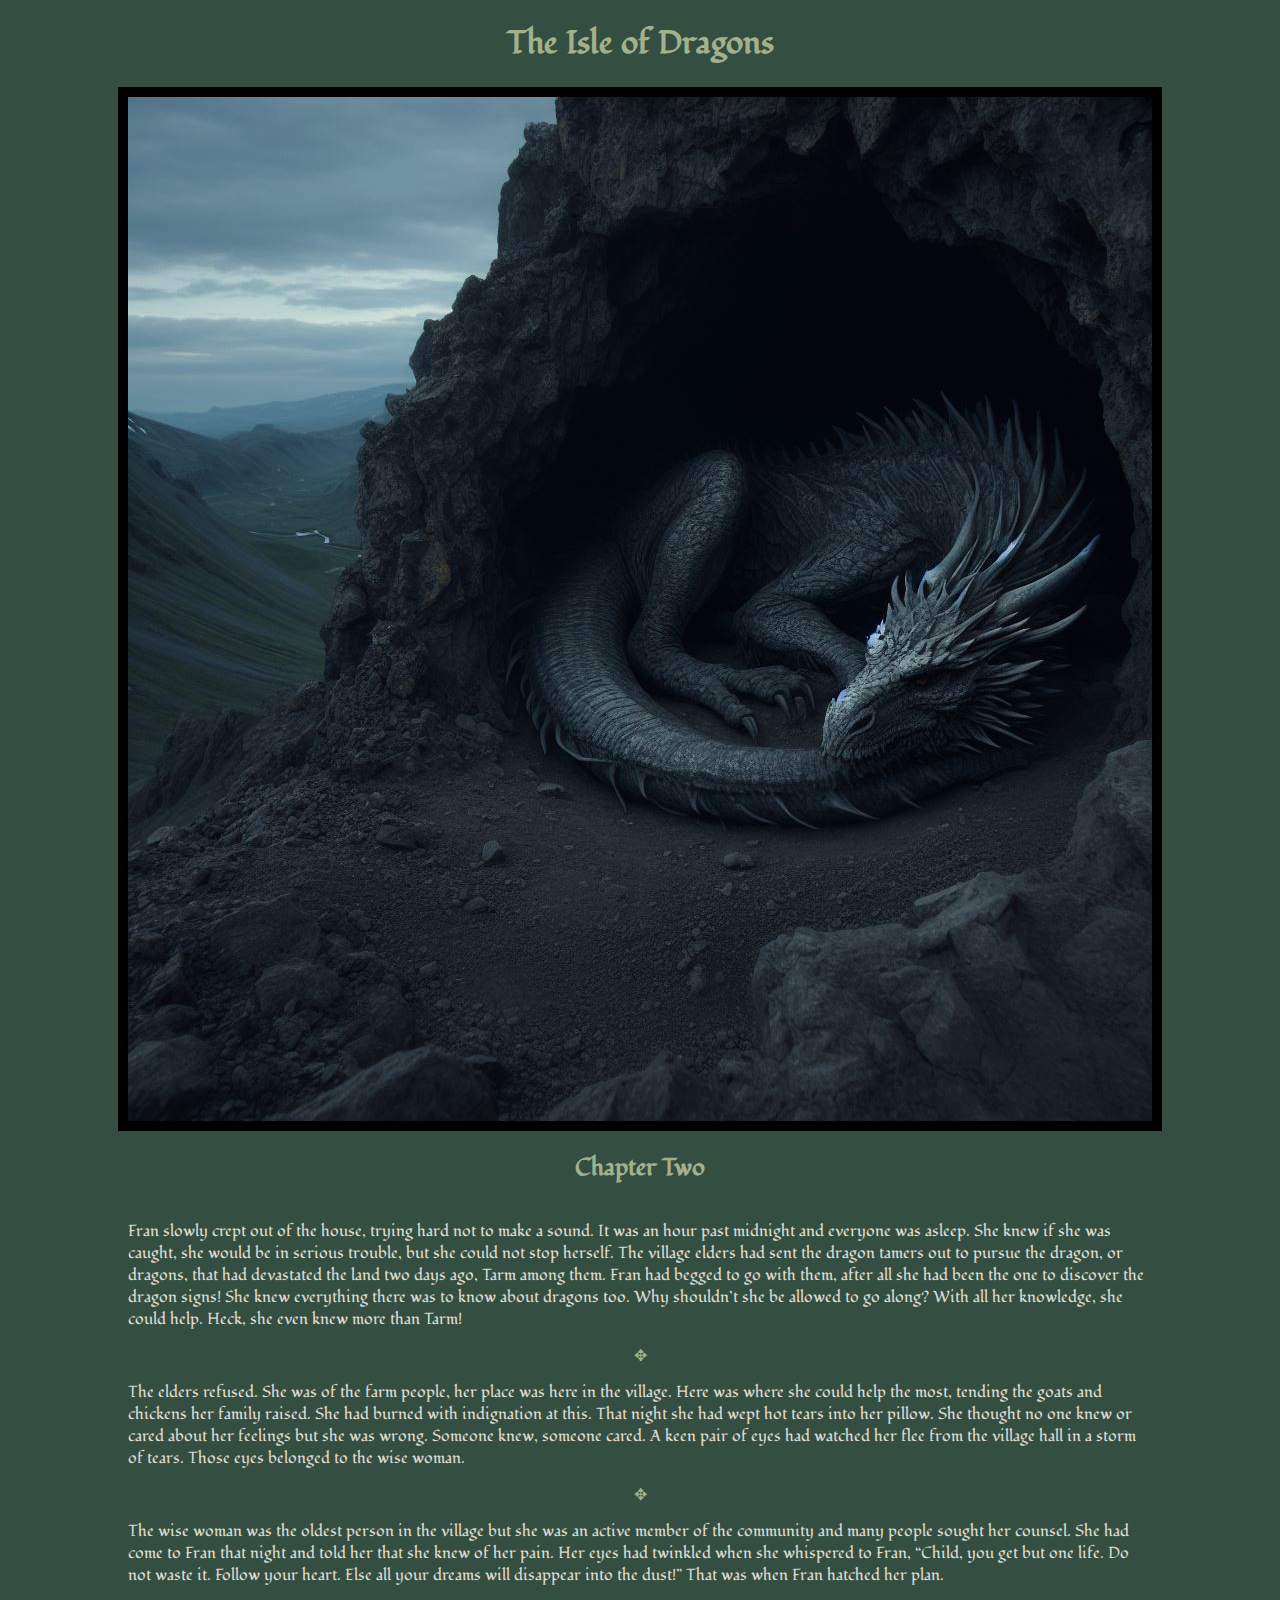
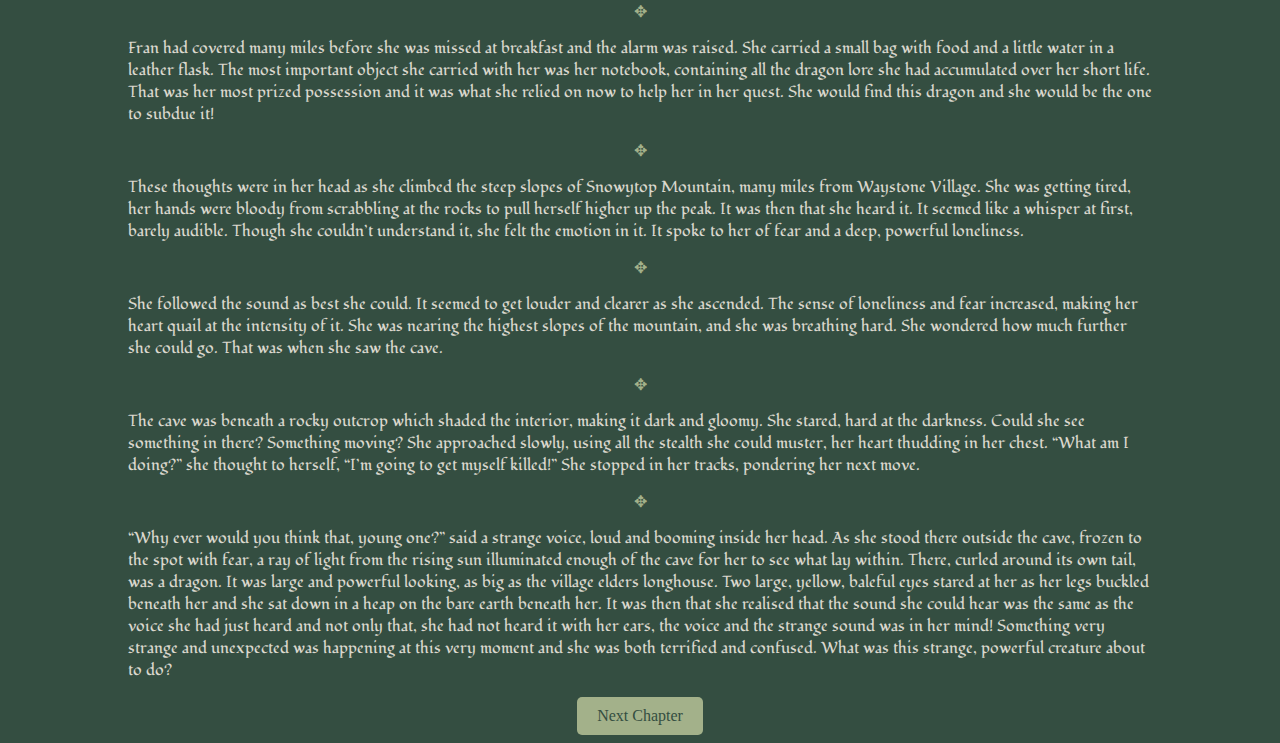
==== index2.html @ ea942dd3 "Chapter3" ====
<!DOCTYPE html>
<html lang="en">

<head>
    <meta charset="UTF-8">
    <meta name="viewport" content="width=device-width, initial-scale=1.0">
    <title>The Isle of Dragons</title>
    <link rel="stylesheet" href="app2.css">
    <link rel="preconnect" href="https://fonts.googleapis.com">
    <link rel="preconnect" href="https://fonts.gstatic.com" crossorigin>
    <link href="https://fonts.googleapis.com/css2?family=Fondamento&display=swap" rel="stylesheet">
</head>

<body>
    <main>
        <h1>
            The Isle of Dragons
        </h1>
        <div>
            <img class="main_pic" src="images\Dragon_cave1.jpg" alt="Dragon in cave">
        </div>
        <section class="text_section">
            <div>
                <h2>Chapter Two</h2>
            </div>
            <div>

                <p>
                    Fran slowly crept out of the house, trying hard not to make a sound. It was an hour past midnight
                    and everyone was asleep. She knew if she was caught, she would be in serious trouble, but she could
                    not stop herself. The village elders had sent the dragon tamers out to pursue the dragon, or
                    dragons, that had devastated the land two days ago, Tarm among them. Fran had begged to go with
                    them, after all she had been the one to discover the dragon signs! She knew everything there was to
                    know about dragons too. Why shouldn’t she be allowed to go along? With all her knowledge, she could
                    help. Heck, she even knew more than Tarm!
                </p>
            </div>
            <div>
                <span class="star_separator">&#10021;</span>
            </div>
            <div>
                <p>
                    The elders refused. She was of the farm people, her place was here in the village. Here was where
                    she could help the most, tending the goats and chickens her family raised. She had burned with
                    indignation at this. That night she had wept hot tears into her pillow. She thought no one knew or
                    cared about her feelings but she was wrong. Someone knew, someone cared. A keen pair of eyes had
                    watched her flee from the village hall in a storm of tears. Those eyes belonged to the wise woman.
                </p>
            </div>
            <div>
                <span class="star_separator">&#10021;</span>
            </div>
            <div>
                <p>
                    The wise woman was the oldest person in the village but she was an active member of the community
                    and many people sought her counsel. She had come to Fran that night and told her that she knew of
                    her pain. Her eyes had twinkled when she whispered to Fran, “Child, you get but one life. Do not
                    waste it. Follow your heart. Else all your dreams will disappear into the dust!” That was when Fran
                    hatched her plan.
                </p>
            </div>
            <div>
                <span class="star_separator">&#10021;</span>
            </div>
            <div>
                <p>
                    Fran had covered many miles before she was missed at breakfast and the alarm was raised. She carried
                    a small bag with food and a little water in a leather flask. The most important object she carried
                    with her was her notebook, containing all the dragon lore she had accumulated over her short life.
                    That was her most prized possession and it was what she relied on now to help her in her quest. She
                    would find this dragon and she would be the one to subdue it!
                </p>
            </div>
            <div>
                <span class="star_separator">&#10021;</span>
            </div>
            <div>
                <p>
                    These thoughts were in her head as she climbed the steep slopes of Snowytop Mountain, many miles
                    from Waystone Village. She was getting tired, her hands were bloody from scrabbling at the rocks to
                    pull herself higher up the peak. It was then that she heard it. It seemed like a whisper at first,
                    barely audible. Though she couldn’t understand it, she felt the emotion in it. It spoke to her of
                    fear and a deep, powerful loneliness.
                </p>
            </div>
            <div>
                <span class="star_separator">&#10021;</span>
            </div>
            <div>
                <p>
                    She followed the sound as best she could. It seemed to get louder and clearer as she ascended. The
                    sense of loneliness and fear increased, making her heart quail at the intensity of it. She was
                    nearing the highest slopes of the mountain, and she was breathing hard. She wondered how much
                    further she could go. That was when she saw the cave.
                </p>
            </div>
            <div>
                <span class="star_separator">&#10021;</span>
            </div>
            <div>
                <p>
                    The cave was beneath a rocky outcrop which shaded the interior, making it dark and gloomy. She
                    stared, hard at the darkness. Could she see something in there? Something moving? She approached
                    slowly, using all the stealth she could muster, her heart thudding in her chest. “What am I doing?”
                    she thought to herself, “I’m going to get myself killed!” She stopped in her tracks, pondering her
                    next move.
                </p>
            </div>
            <div>
                <span class="star_separator">&#10021;</span>
            </div>
            <div>
                <p>
                    “Why ever would you think that, young one?” said a strange voice, loud and booming inside her head.
                    As she stood there outside the cave, frozen to the spot with fear, a ray of light from the rising
                    sun illuminated enough of the cave for her to see what lay within. There, curled around its own
                    tail, was a dragon. It was large and powerful looking, as big as the village elders longhouse. Two
                    large, yellow, baleful eyes stared at her as her legs buckled beneath her and she sat down in a heap
                    on the bare earth beneath her. It was then that she realised that the sound she could hear was the
                    same as the voice she had just heard and not only that, she had not heard it with her ears, the
                    voice and the strange sound was in her mind! Something very strange and unexpected was happening at
                    this very moment and she was both terrified and confused. What was this strange, powerful creature
                    about to do?
                </p>
            </div>
            <div>
                <!--<span class="star_separator">&#10021;</span>-->
                <a href="index3.html"
                    style="background-color: #a3b18a; color: #344e41; padding: 10px 20px; border-radius: 5px; text-decoration: none; font-family: 'Goudy Old Style', serif;">Next
                    Chapter</a>
            </div>
        </section>
    </main>
</body>

</html>
---- app2.css ----
h1 {
    text-align: center;
    color: #a3b18a;
    font-family: 'Fondamento', cursive;
}

h2 {
    color: #a3b18a;
    font-family: 'Fondamento', cursive;

}

body {
    background-color: #344e41;
}

p {
    color: #dad7cd;
    max-width: 1024px;
    font-family: 'Fondamento', cursive;
}

div {
    display: flex;
    justify-content: center;
    /*width: 800px;*/
}

.main_pic {
    max-width: 100%;
    height: auto;
    border: 10px solid black;
}

.star_separator {
    color: #a3b18a;

}
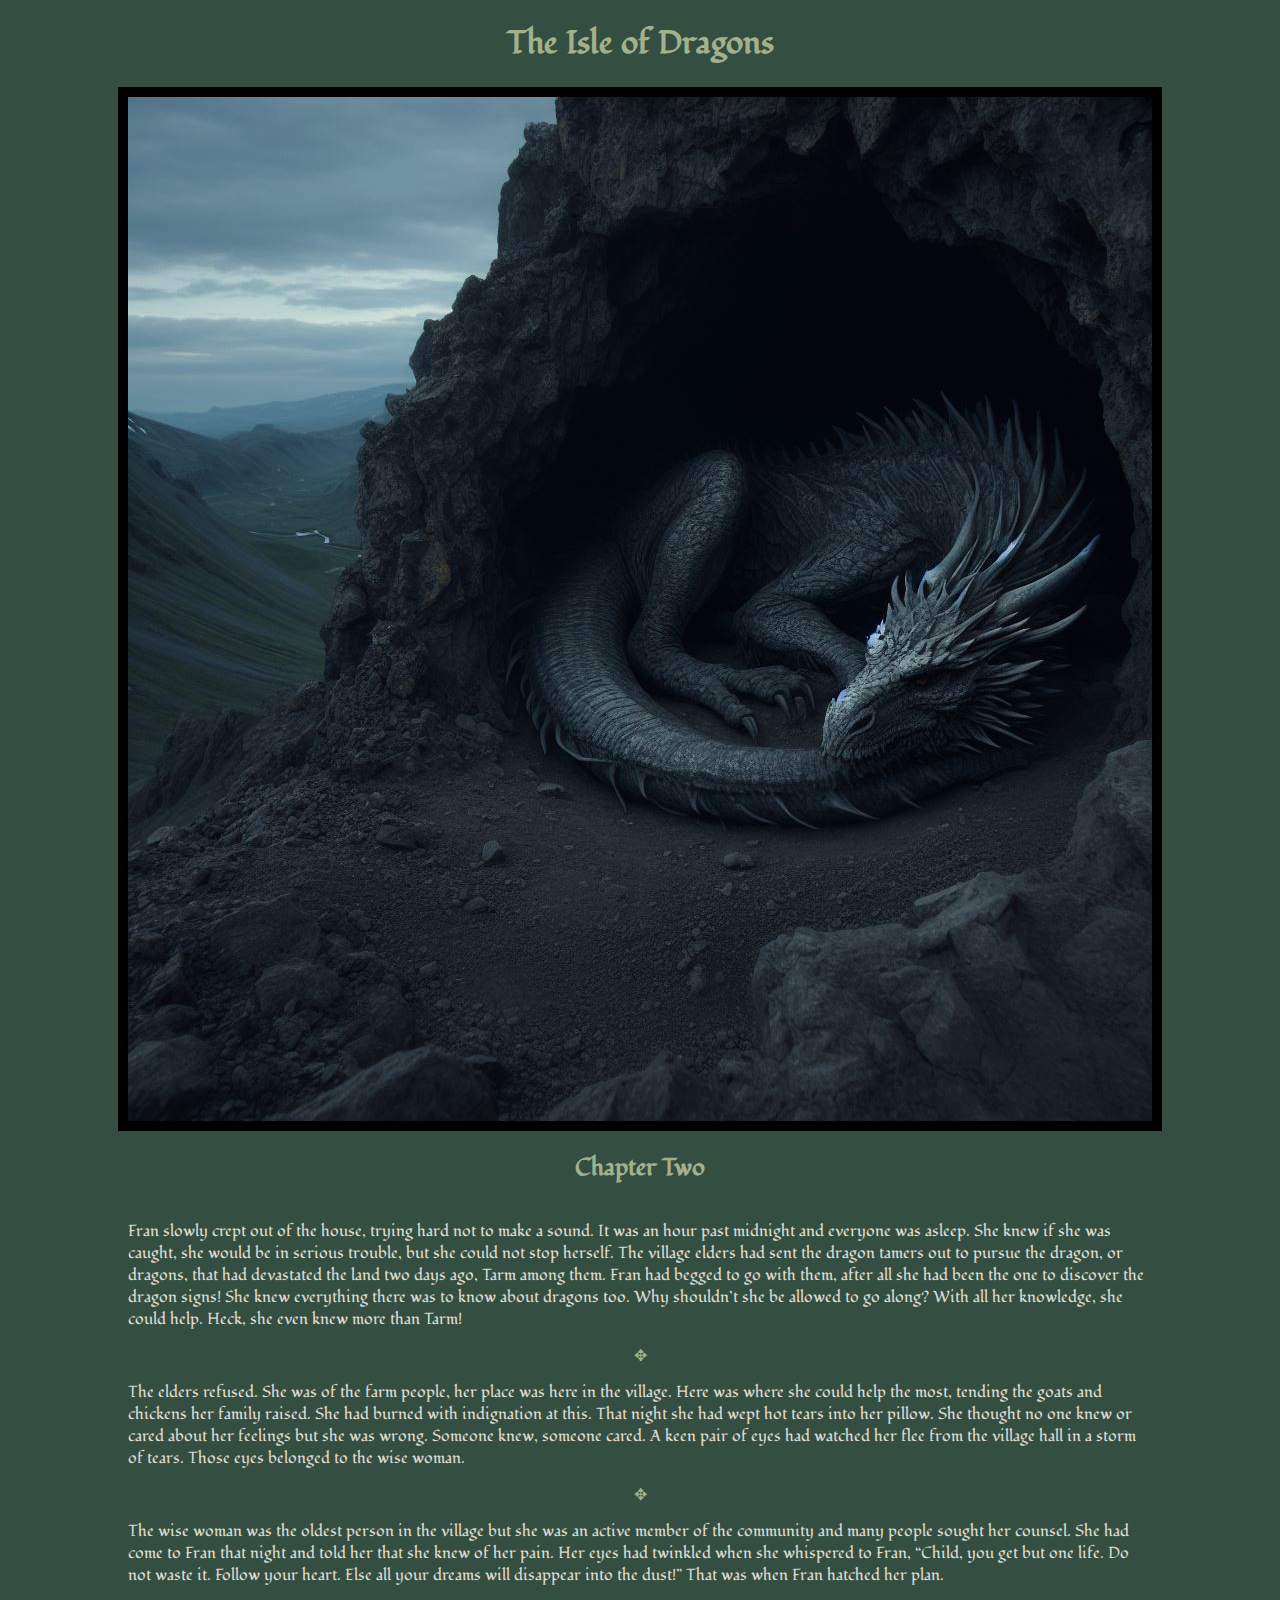
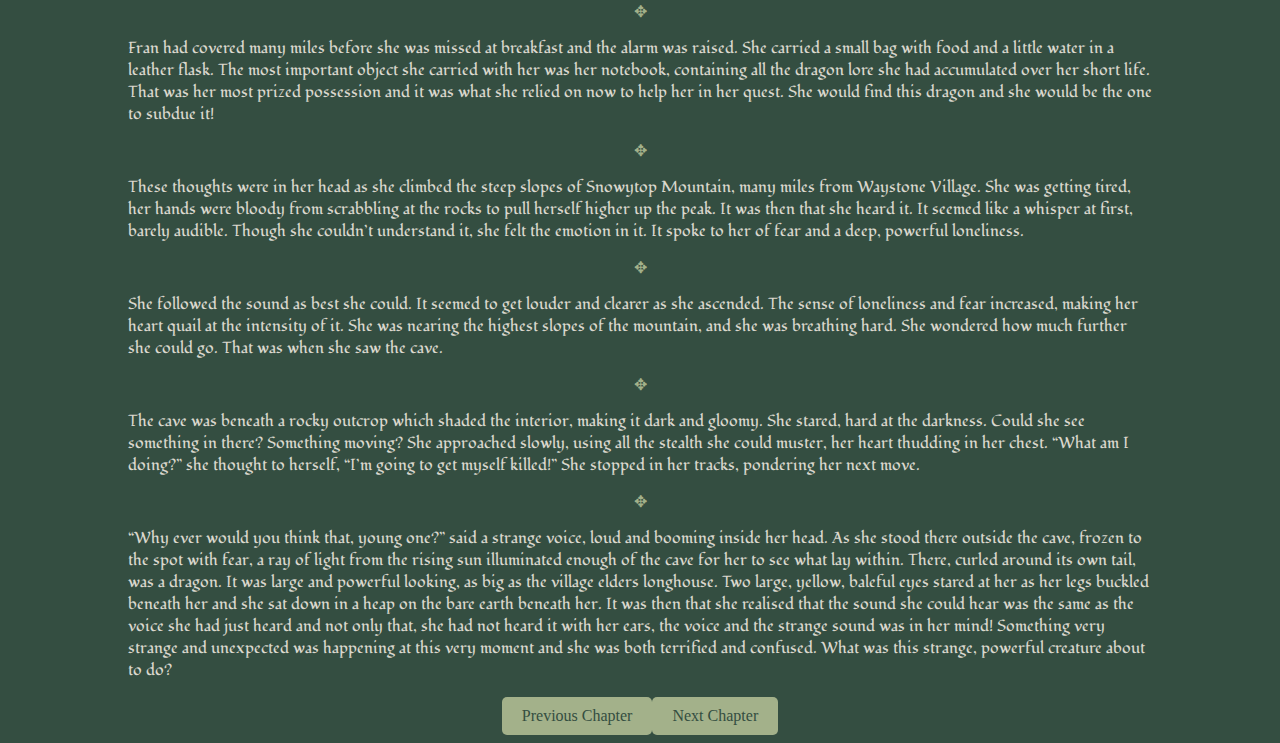
==== commit 4d8aa49a: "Previous chap button" ====
--- a/index2.html
+++ b/index2.html
@@ -125,6 +125,9 @@
             </div>
             <div>
                 <!--<span class="star_separator">&#10021;</span>-->
+                <a href="index.html"
+                    style="background-color: #a3b18a; color: #344e41; padding: 10px 20px; border-radius: 5px; text-decoration: none; font-family: 'Goudy Old Style', serif;">Previous
+                    Chapter</a>
                 <a href="index3.html"
                     style="background-color: #a3b18a; color: #344e41; padding: 10px 20px; border-radius: 5px; text-decoration: none; font-family: 'Goudy Old Style', serif;">Next
                     Chapter</a>
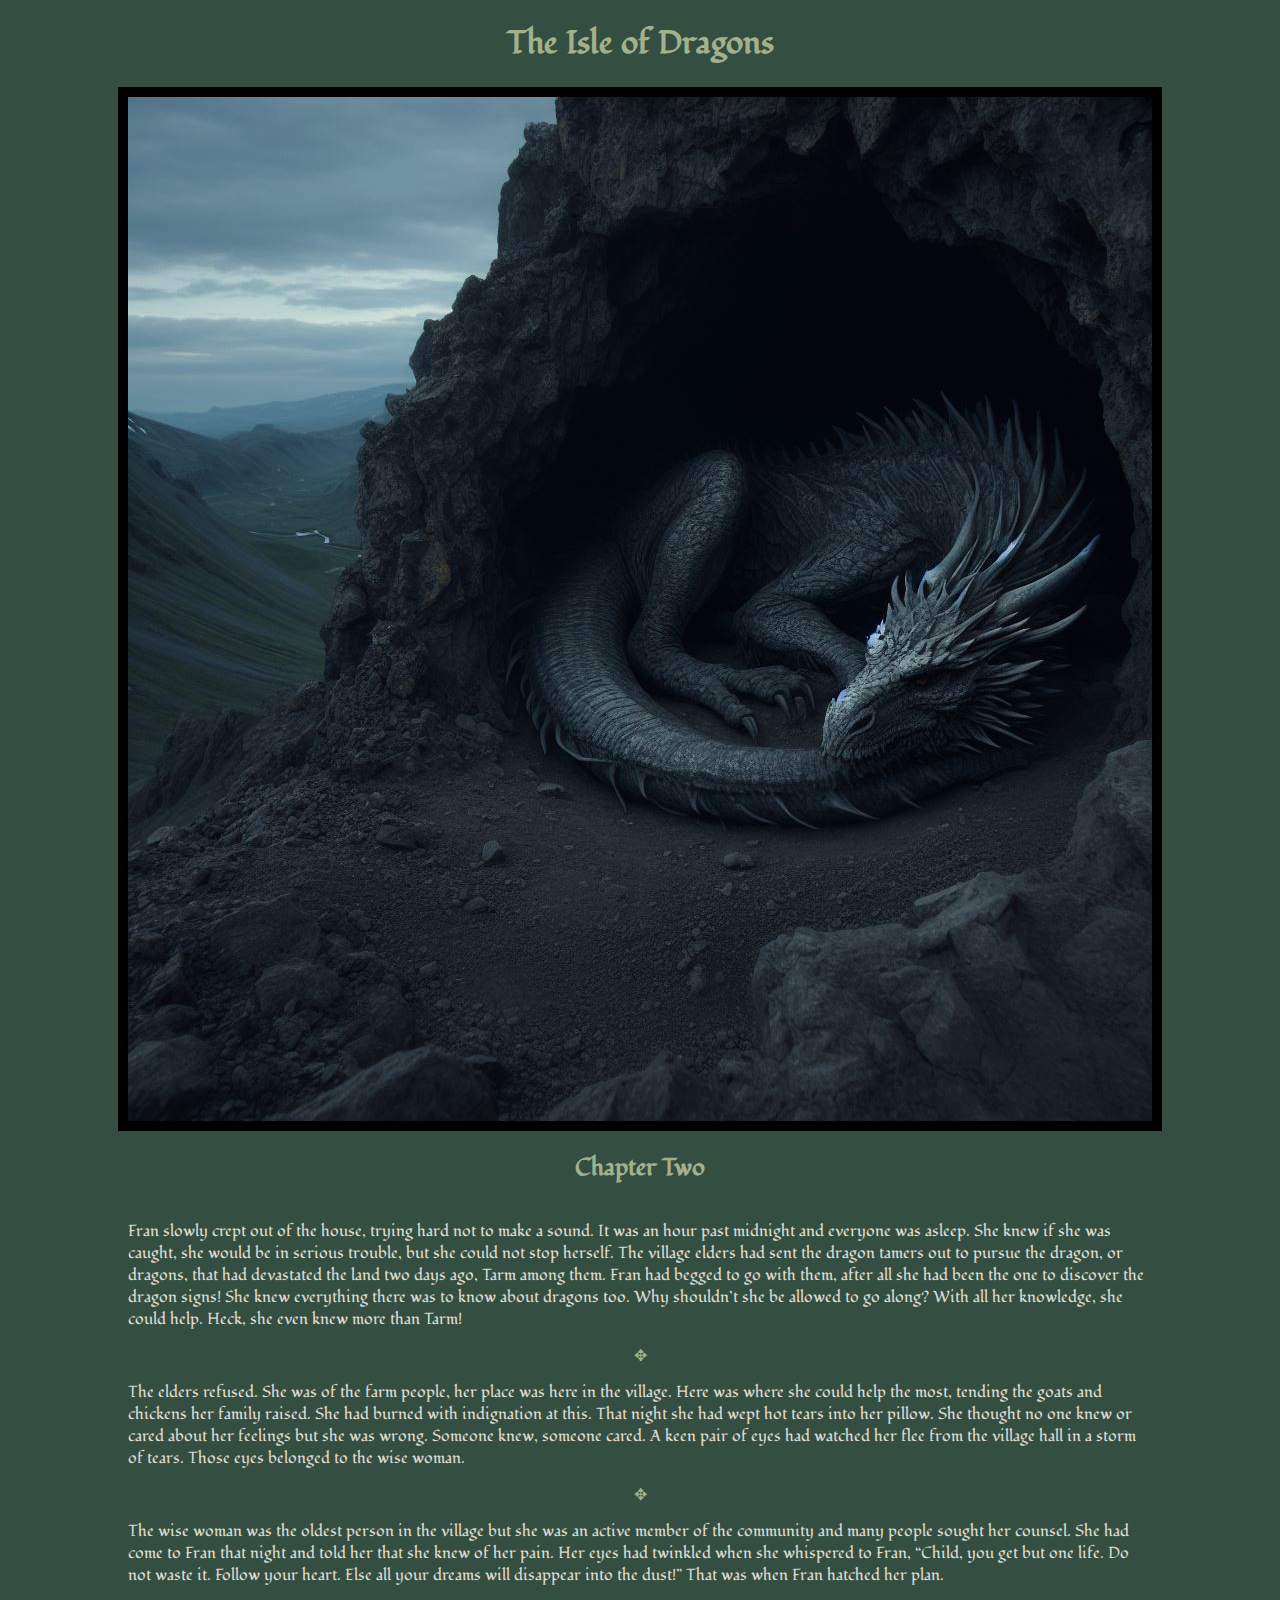
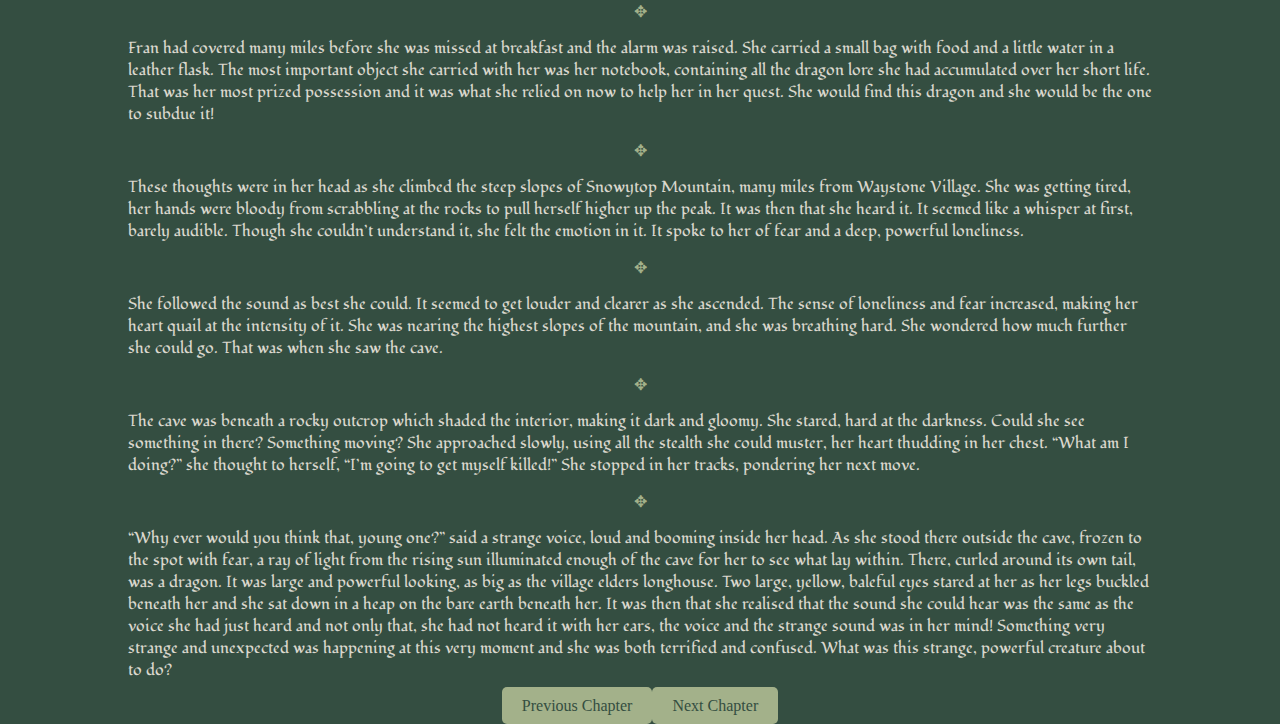
==== commit 916696db: "spans for padding" ====
--- a/index2.html
+++ b/index2.html
@@ -125,12 +125,16 @@
             </div>
             <div>
                 <!--<span class="star_separator">&#10021;</span>-->
-                <a href="index.html"
-                    style="background-color: #a3b18a; color: #344e41; padding: 10px 20px; border-radius: 5px; text-decoration: none; font-family: 'Goudy Old Style', serif;">Previous
-                    Chapter</a>
-                <a href="index3.html"
-                    style="background-color: #a3b18a; color: #344e41; padding: 10px 20px; border-radius: 5px; text-decoration: none; font-family: 'Goudy Old Style', serif;">Next
-                    Chapter</a>
+                <span>
+                    <a href="index.html"
+                        style="background-color: #a3b18a; color: #344e41; padding: 10px 20px; border-radius: 5px; text-decoration: none; font-family: 'Goudy Old Style', serif;">Previous
+                        Chapter</a>
+                </span>
+                <span>
+                    <a href="index3.html"
+                        style="background-color: #a3b18a; color: #344e41; padding: 10px 20px; border-radius: 5px; text-decoration: none; font-family: 'Goudy Old Style', serif;">Next
+                        Chapter</a>
+                </span>
             </div>
         </section>
     </main>
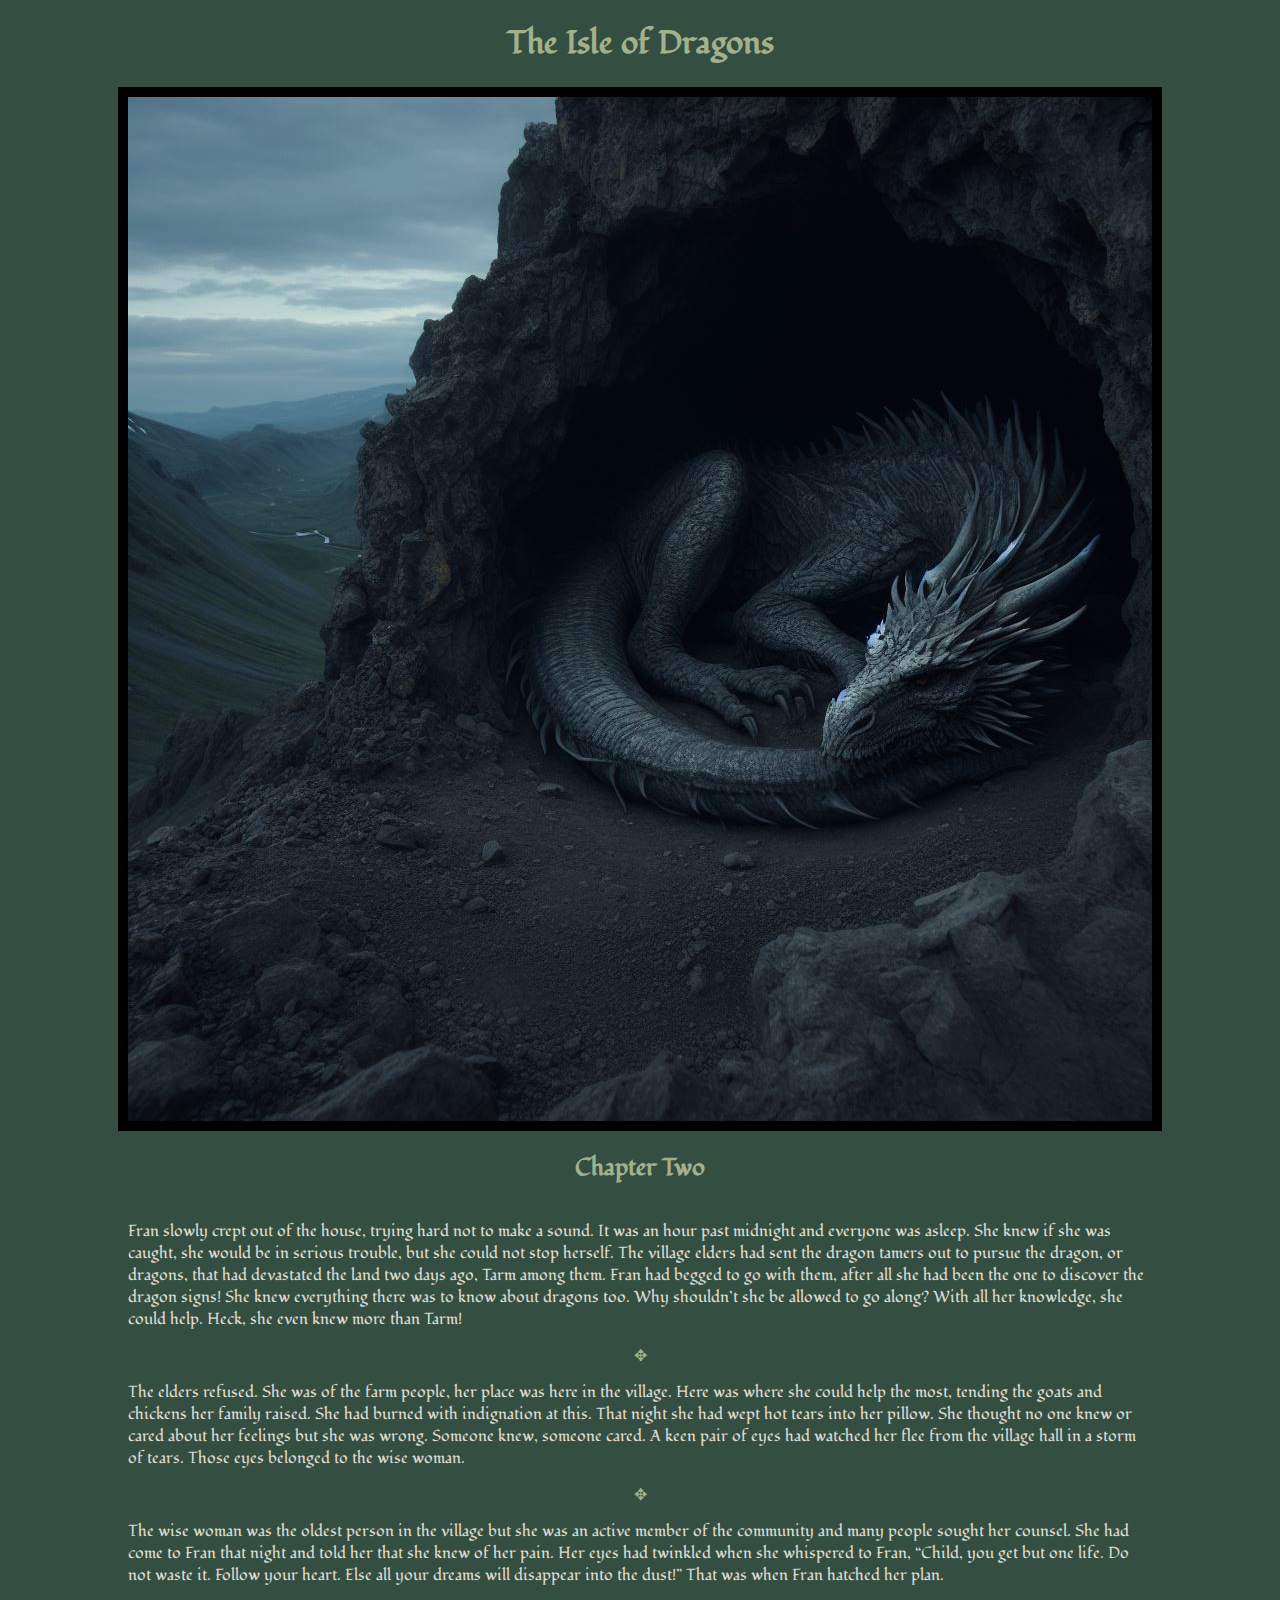
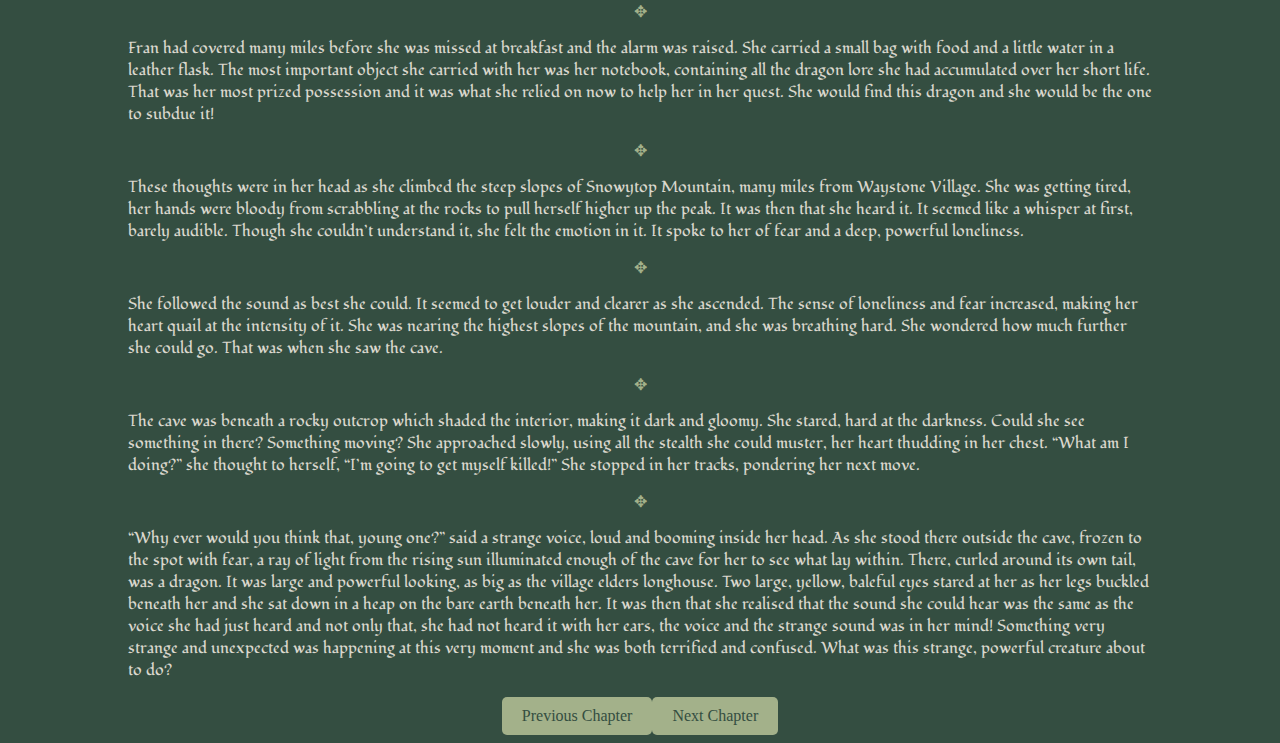
==== commit 58d32f81: "divs instead" ====
--- a/index2.html
+++ b/index2.html
@@ -125,16 +125,16 @@
             </div>
             <div>
                 <!--<span class="star_separator">&#10021;</span>-->
-                <span>
+                <div>
                     <a href="index.html"
                         style="background-color: #a3b18a; color: #344e41; padding: 10px 20px; border-radius: 5px; text-decoration: none; font-family: 'Goudy Old Style', serif;">Previous
                         Chapter</a>
-                </span>
-                <span>
+                </div>
+                <div>
                     <a href="index3.html"
                         style="background-color: #a3b18a; color: #344e41; padding: 10px 20px; border-radius: 5px; text-decoration: none; font-family: 'Goudy Old Style', serif;">Next
                         Chapter</a>
-                </span>
+                </div>
             </div>
         </section>
     </main>
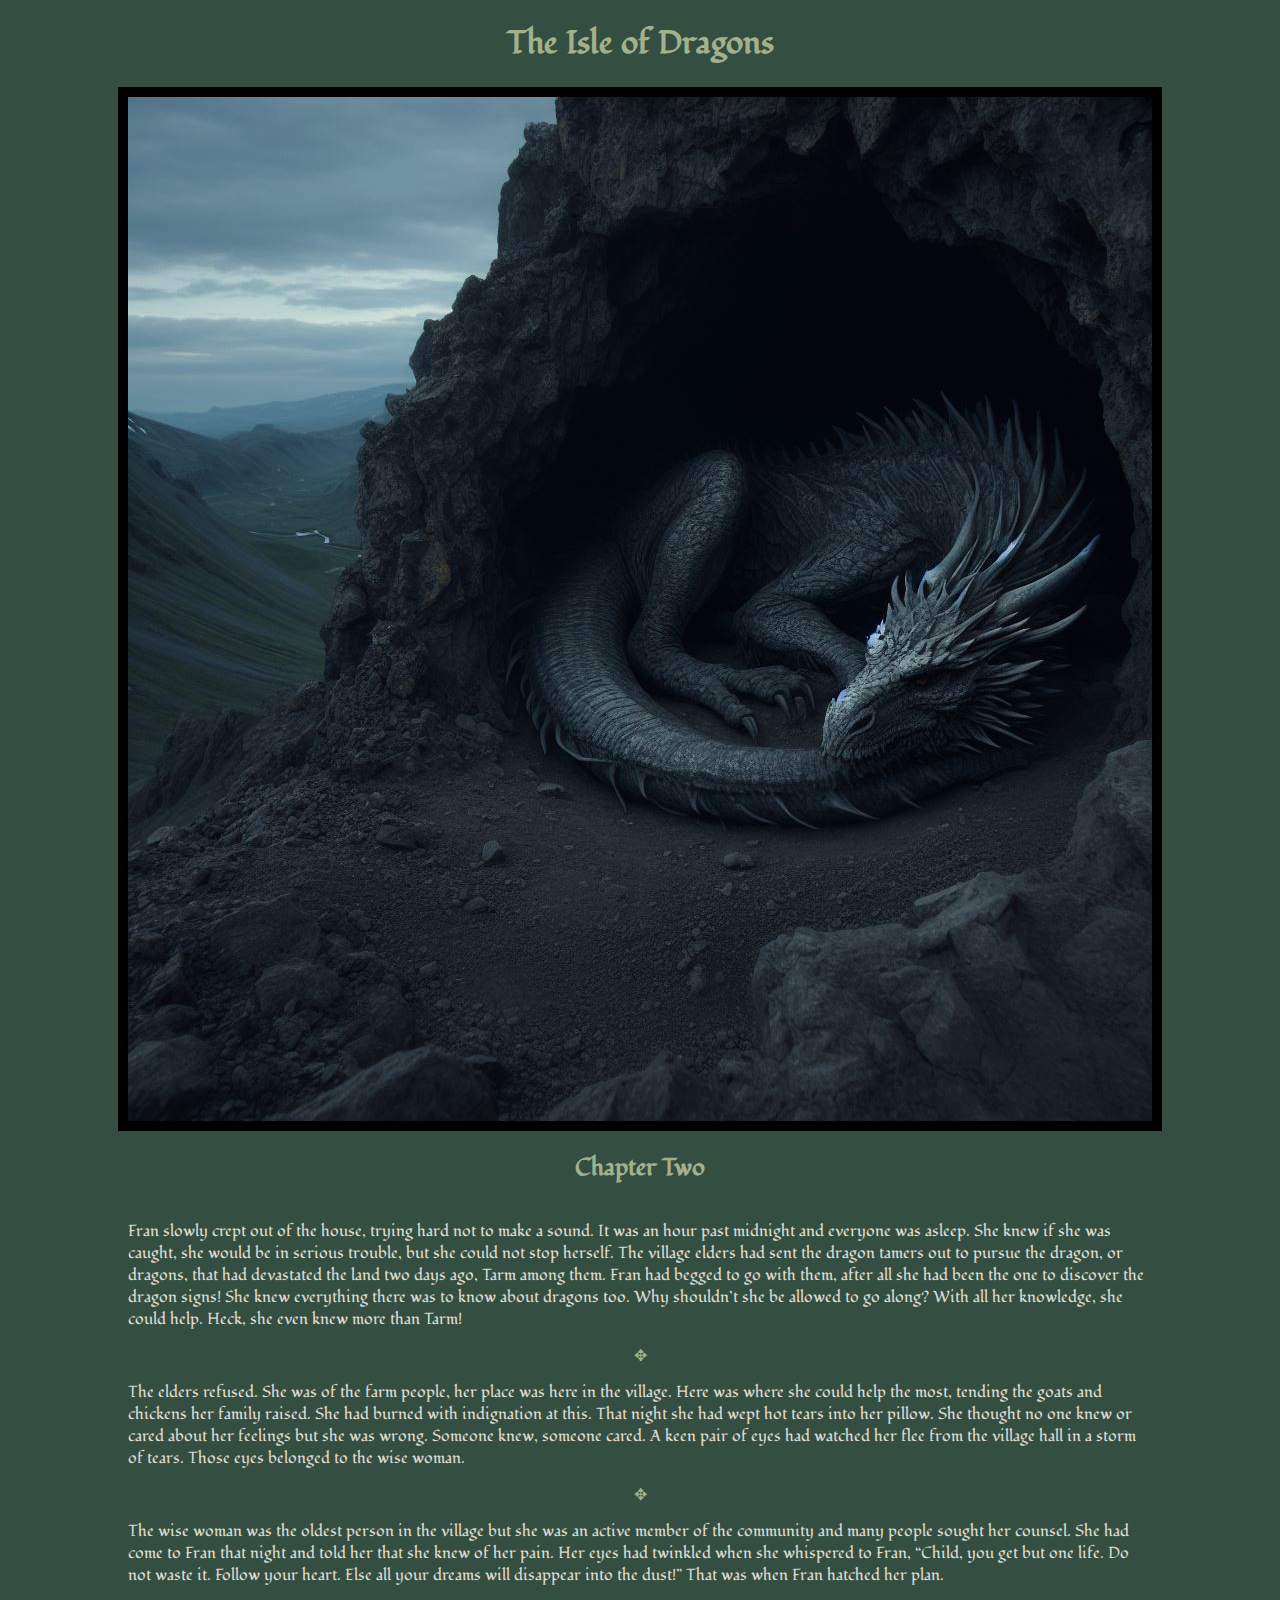
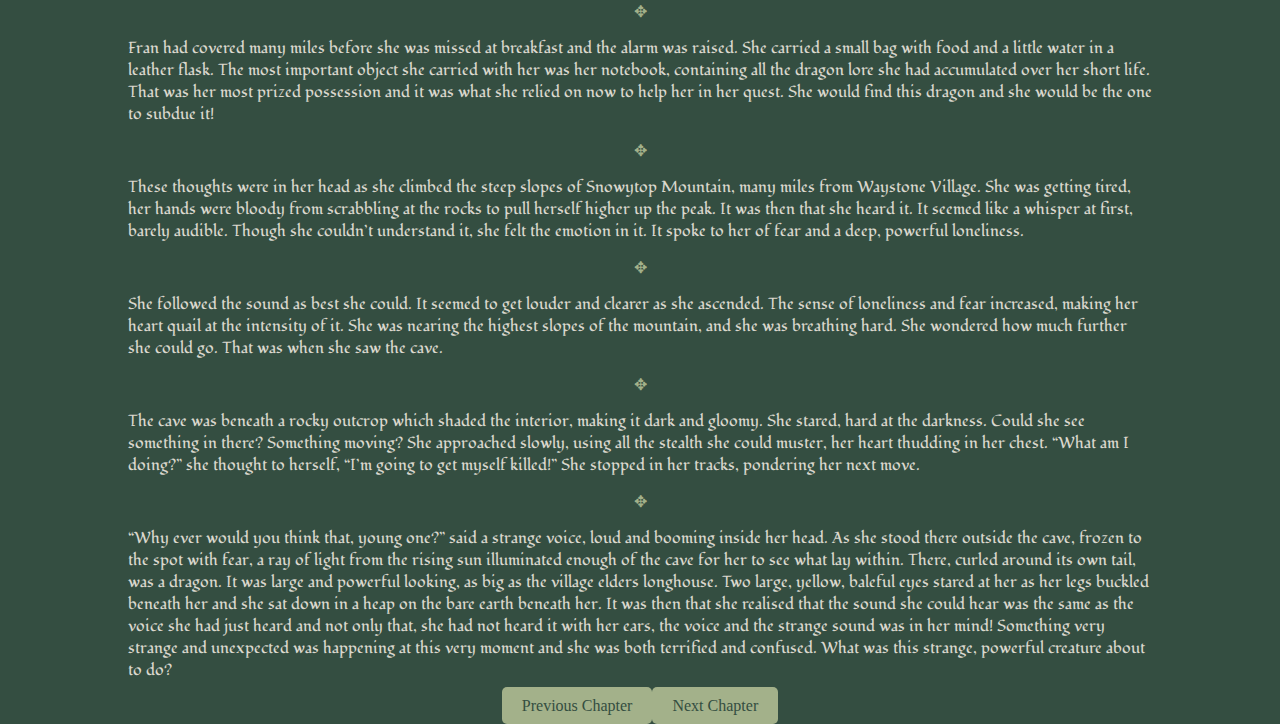
==== commit b475b92e: "back2 span" ====
--- a/index2.html
+++ b/index2.html
@@ -125,16 +125,16 @@
             </div>
             <div>
                 <!--<span class="star_separator">&#10021;</span>-->
-                <div>
+                <span>
                     <a href="index.html"
                         style="background-color: #a3b18a; color: #344e41; padding: 10px 20px; border-radius: 5px; text-decoration: none; font-family: 'Goudy Old Style', serif;">Previous
                         Chapter</a>
-                </div>
-                <div>
+                </span>
+                <span>
                     <a href="index3.html"
                         style="background-color: #a3b18a; color: #344e41; padding: 10px 20px; border-radius: 5px; text-decoration: none; font-family: 'Goudy Old Style', serif;">Next
                         Chapter</a>
-                </div>
+                </span>
             </div>
         </section>
     </main>
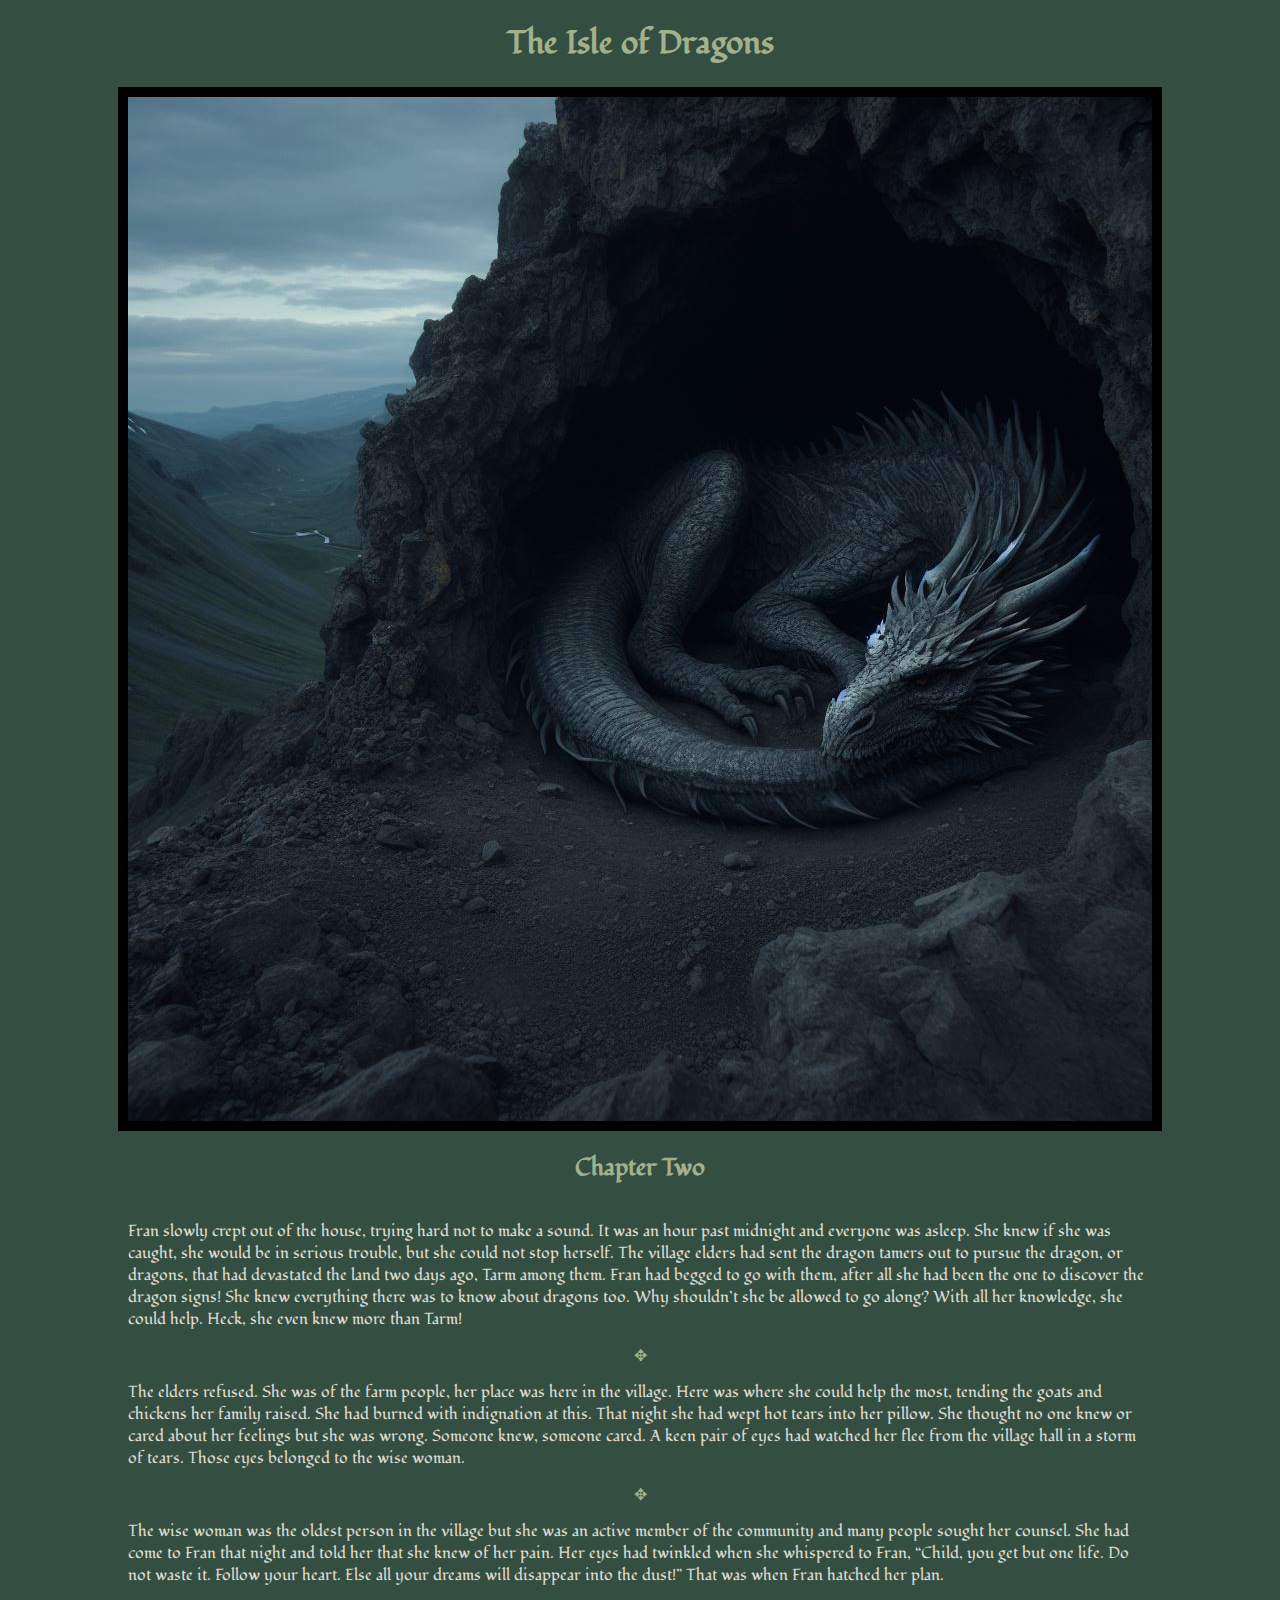
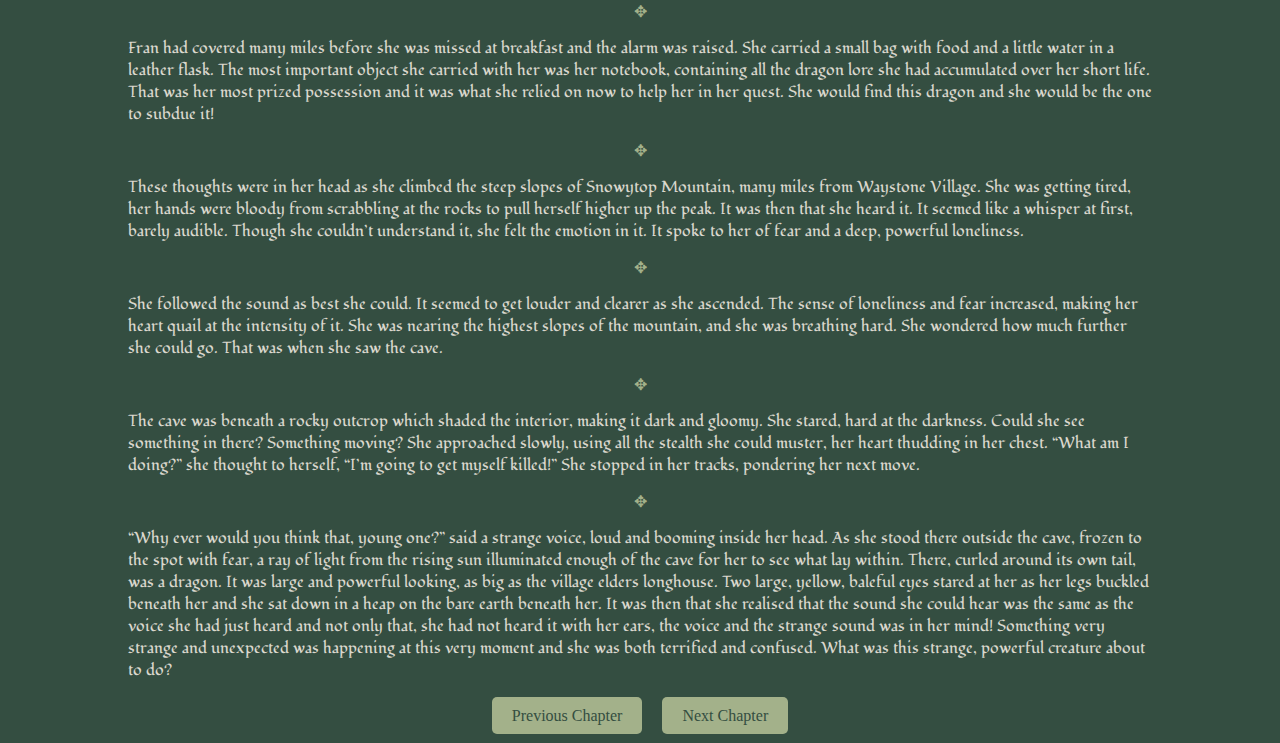
==== commit c5997506: "span padding" ====
--- a/index2.html
+++ b/index2.html
@@ -125,12 +125,12 @@
             </div>
             <div>
                 <!--<span class="star_separator">&#10021;</span>-->
-                <span>
+                <span class="button_pad">
                     <a href="index.html"
                         style="background-color: #a3b18a; color: #344e41; padding: 10px 20px; border-radius: 5px; text-decoration: none; font-family: 'Goudy Old Style', serif;">Previous
                         Chapter</a>
                 </span>
-                <span>
+                <span class="button_pad">
                     <a href="index3.html"
                         style="background-color: #a3b18a; color: #344e41; padding: 10px 20px; border-radius: 5px; text-decoration: none; font-family: 'Goudy Old Style', serif;">Next
                         Chapter</a>
--- a/app2.css
+++ b/app2.css
@@ -35,4 +35,8 @@
 .star_separator {
     color: #a3b18a;
 
+}
+
+.button_pad {
+    padding: 10px
 }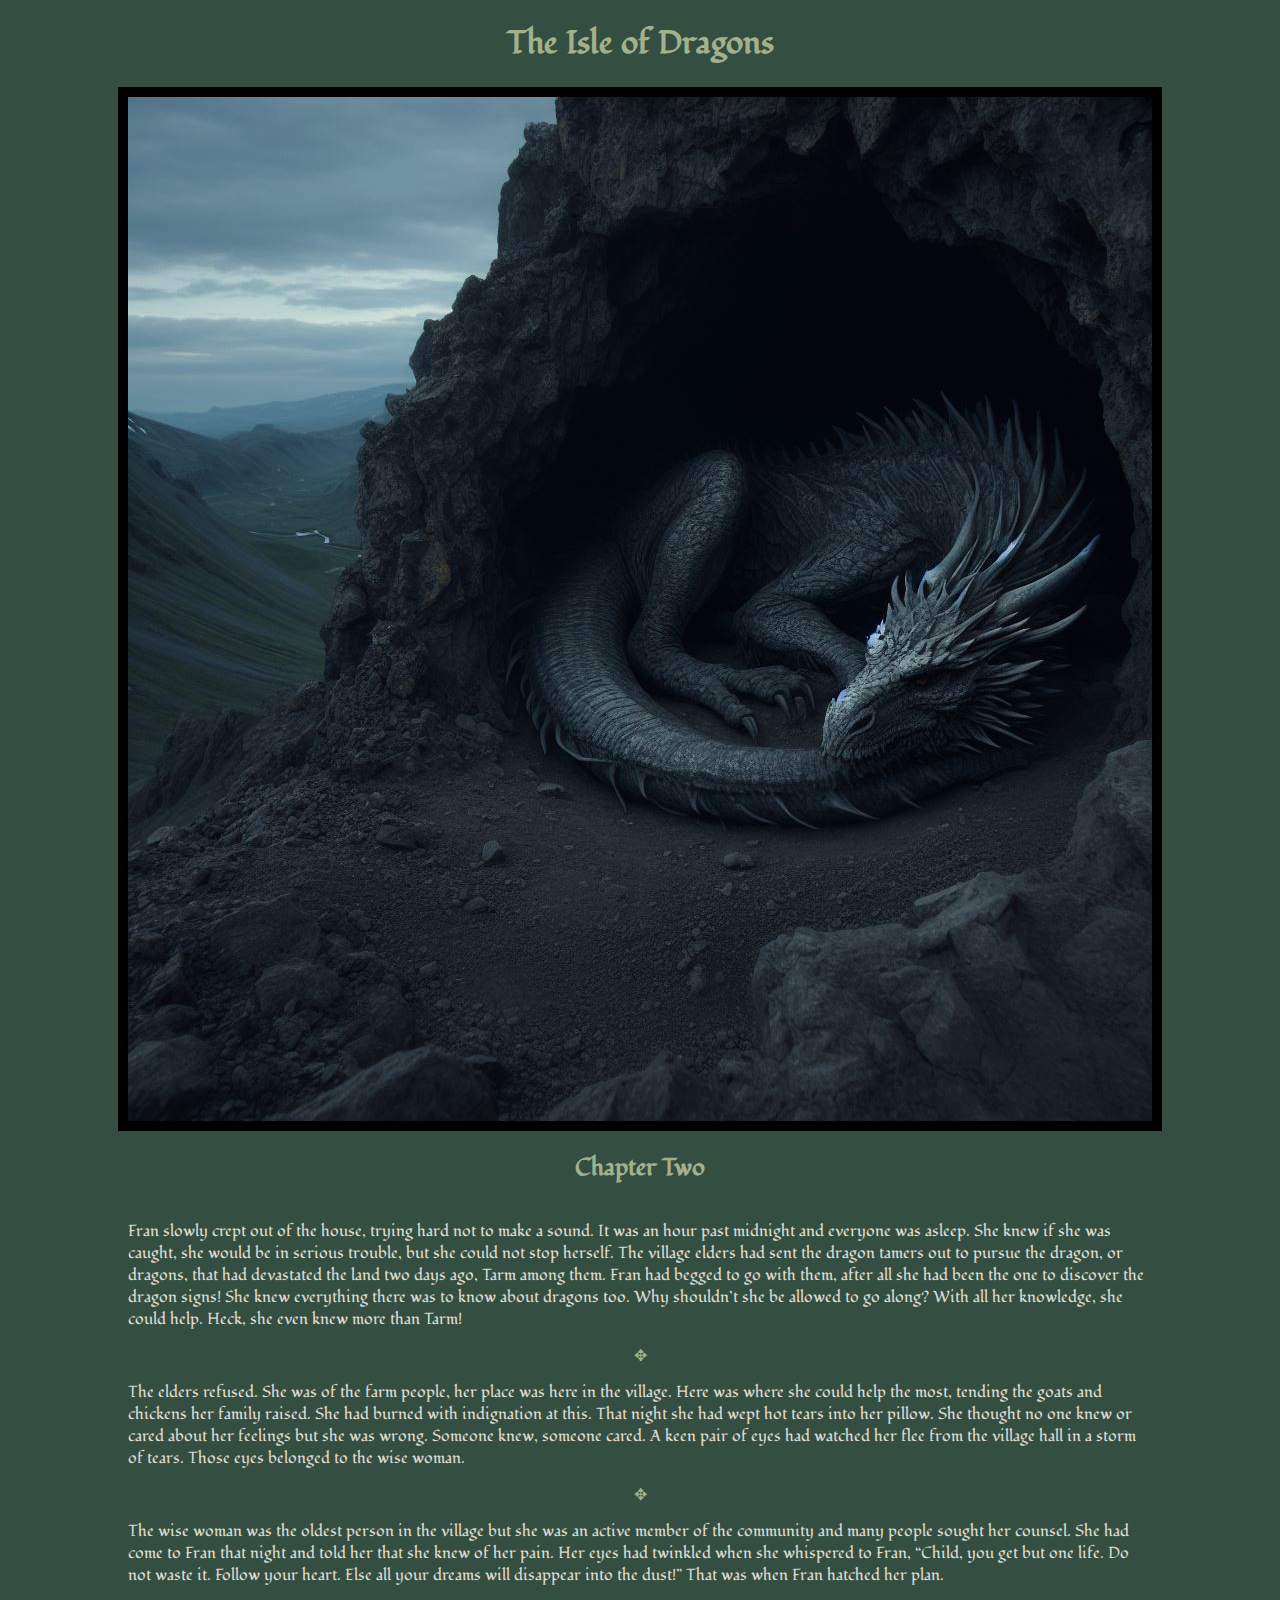
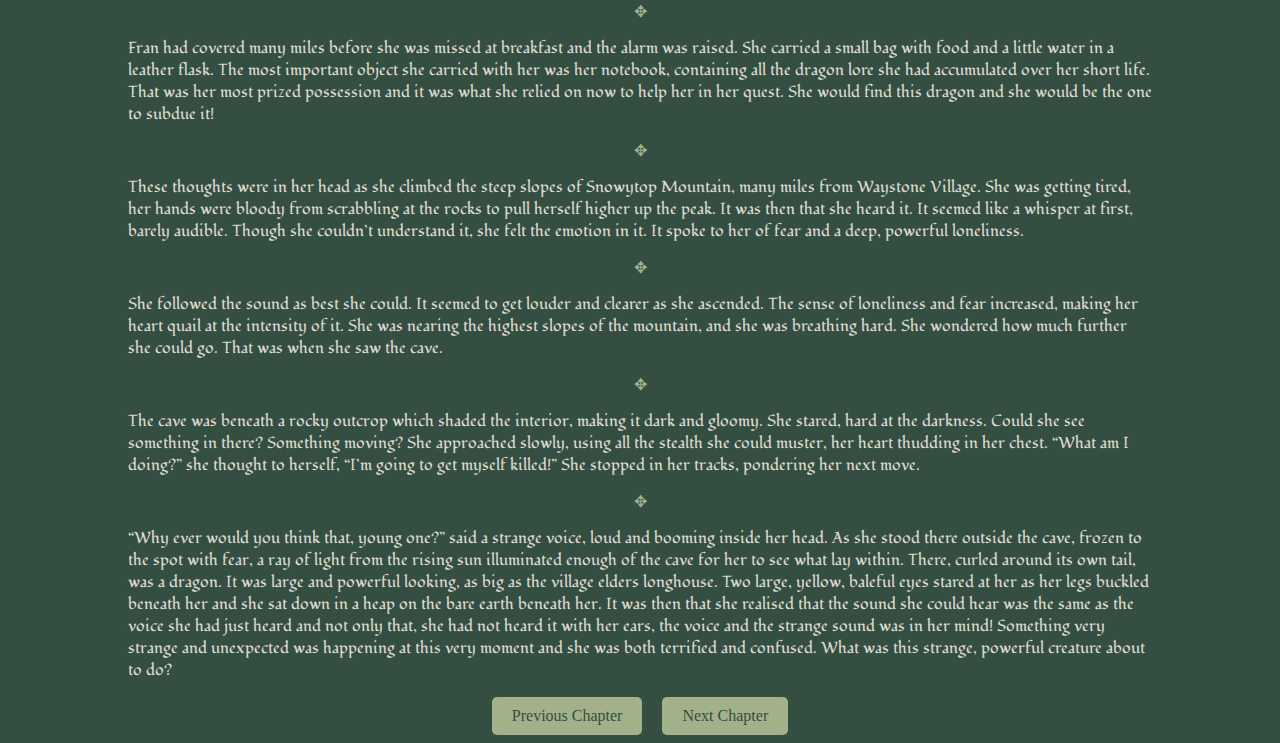
==== commit 92f96a4b: "span space" ====
--- a/index2.html
+++ b/index2.html
@@ -125,16 +125,16 @@
             </div>
             <div>
                 <!--<span class="star_separator">&#10021;</span>-->
-                <span class="button_pad">
-                    <a href="index.html"
-                        style="background-color: #a3b18a; color: #344e41; padding: 10px 20px; border-radius: 5px; text-decoration: none; font-family: 'Goudy Old Style', serif;">Previous
-                        Chapter</a>
-                </span>
-                <span class="button_pad">
-                    <a href="index3.html"
-                        style="background-color: #a3b18a; color: #344e41; padding: 10px 20px; border-radius: 5px; text-decoration: none; font-family: 'Goudy Old Style', serif;">Next
-                        Chapter</a>
-                </span>
+
+                <a href="index.html"
+                    style="background-color: #a3b18a; color: #344e41; padding: 10px 20px; border-radius: 5px; text-decoration: none; font-family: 'Goudy Old Style', serif;">Previous
+                    Chapter</a>
+                <span class="button_pad"></span>
+
+                <a href="index3.html"
+                    style="background-color: #a3b18a; color: #344e41; padding: 10px 20px; border-radius: 5px; text-decoration: none; font-family: 'Goudy Old Style', serif;">Next
+                    Chapter</a>
+
             </div>
         </section>
     </main>
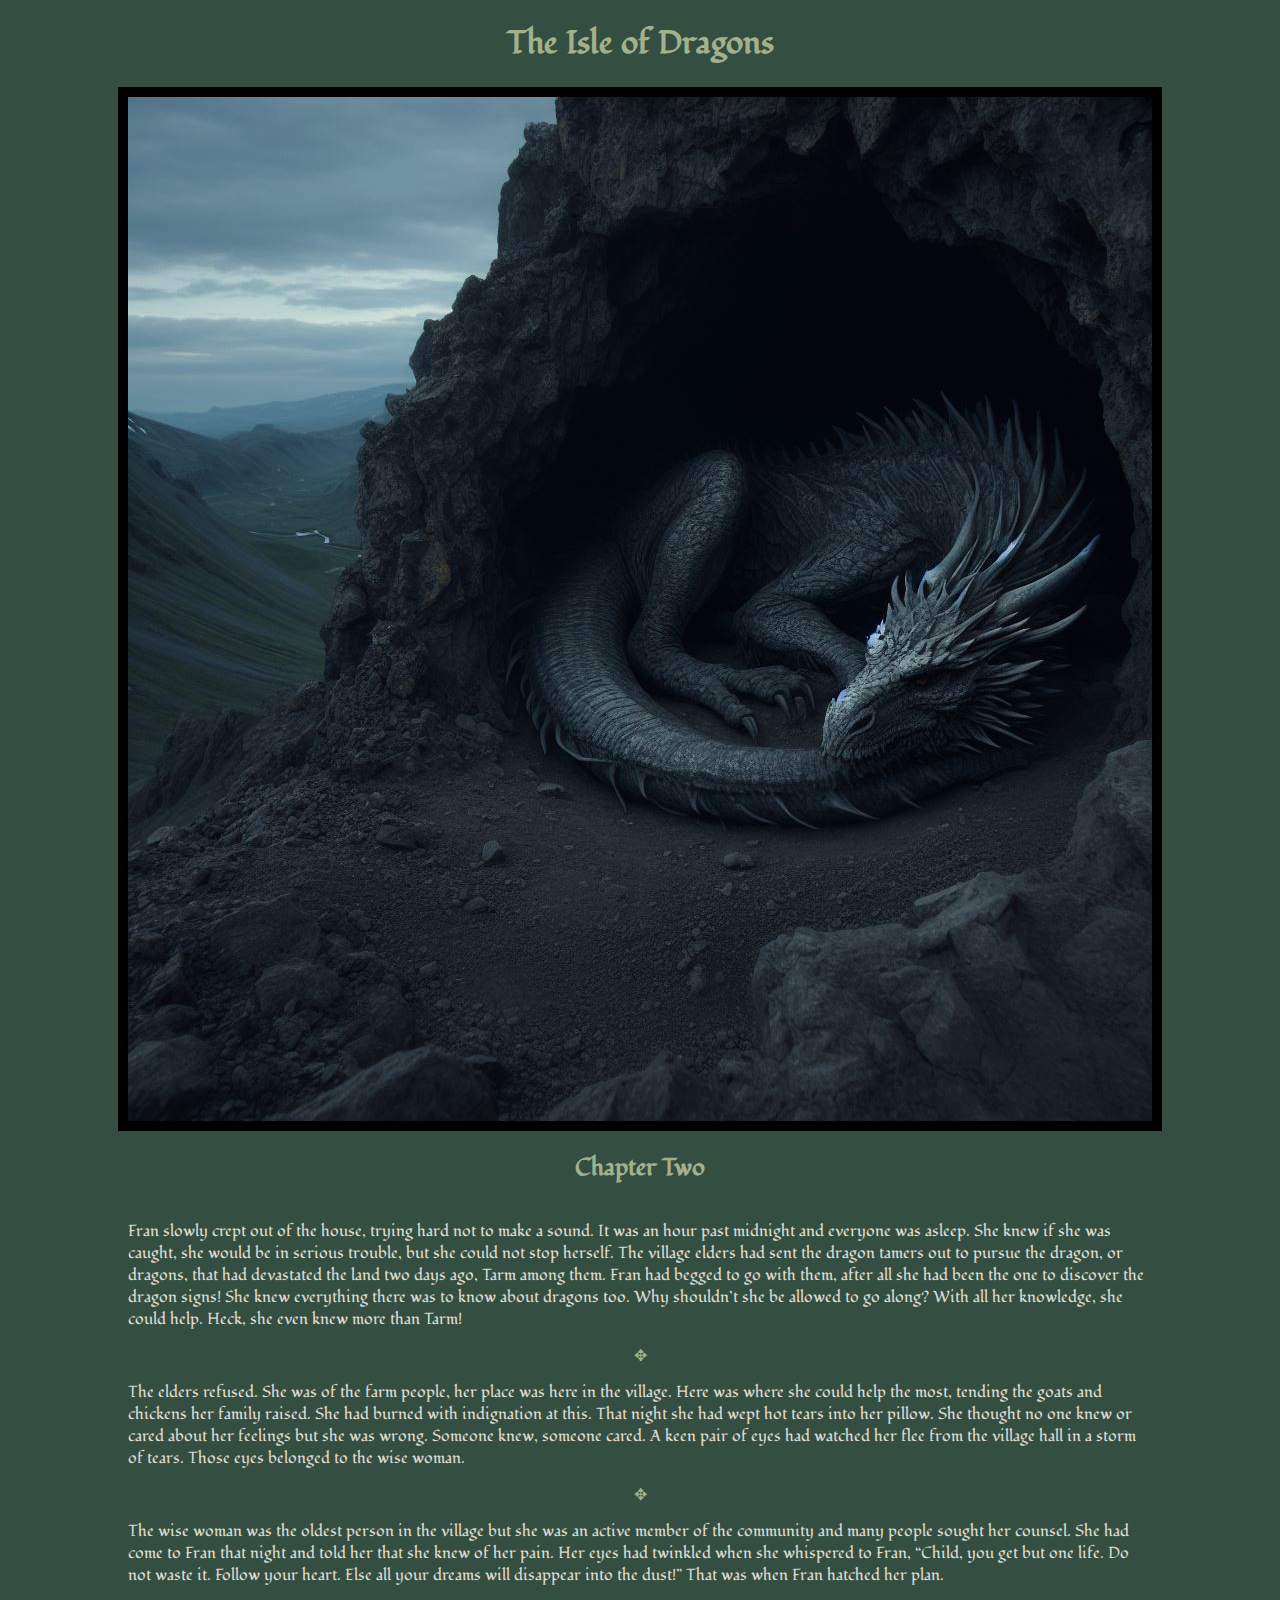
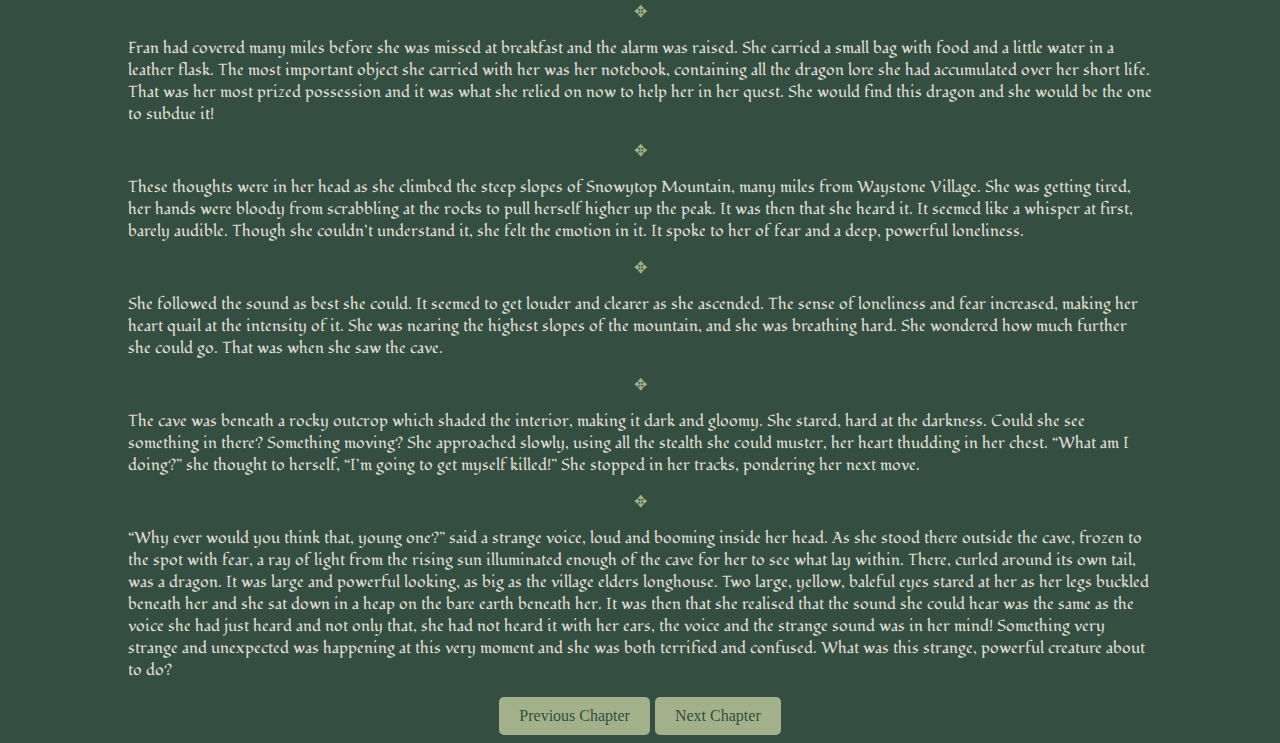
==== commit ea17e17a: "divider" ====
--- a/index2.html
+++ b/index2.html
@@ -125,16 +125,13 @@
             </div>
             <div>
                 <!--<span class="star_separator">&#10021;</span>-->
-
                 <a href="index.html"
                     style="background-color: #a3b18a; color: #344e41; padding: 10px 20px; border-radius: 5px; text-decoration: none; font-family: 'Goudy Old Style', serif;">Previous
                     Chapter</a>
-                <span class="button_pad"></span>
-
+                <div class="divider"></div>
                 <a href="index3.html"
                     style="background-color: #a3b18a; color: #344e41; padding: 10px 20px; border-radius: 5px; text-decoration: none; font-family: 'Goudy Old Style', serif;">Next
                     Chapter</a>
-
             </div>
         </section>
     </main>
--- a/app2.css
+++ b/app2.css
@@ -37,6 +37,8 @@
 
 }
 
-.button_pad {
-    padding: 10px
+.divider {
+    width: 5px;
+    height: auto;
+    display: inline-block;
 }